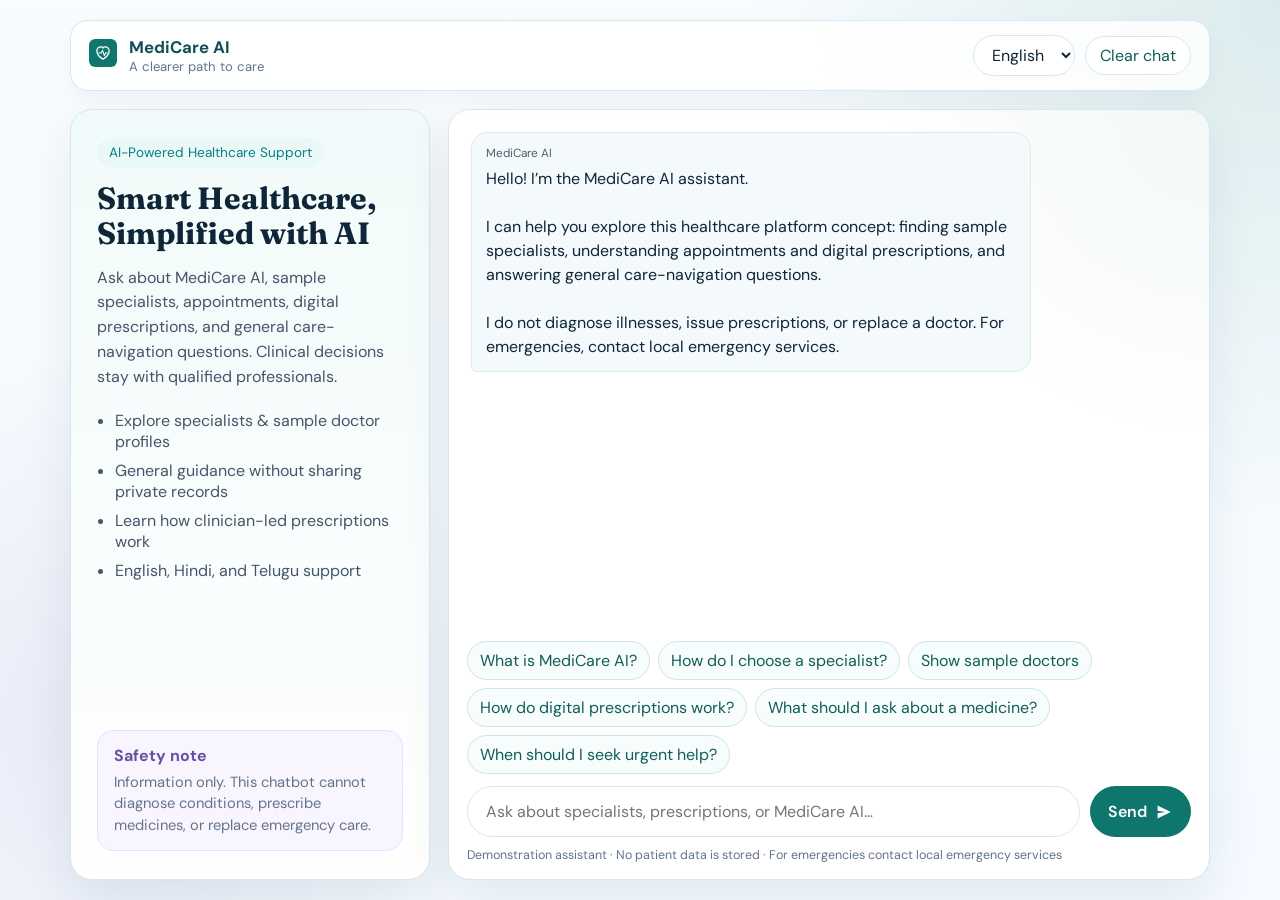
==== index.html @ c1becf0a "Add MediCare AI public healthcare chatbot demo. Knowledge-based assistant from project docs and Canv" ====
<!DOCTYPE html>
<html lang="en">
<head>
  <meta charset="UTF-8" />
  <meta name="viewport" content="width=device-width, initial-scale=1.0" />
  <title>MediCare AI · Healthcare Chatbot</title>
  <meta name="description" content="MediCare AI assistant for general healthcare guidance, specialist discovery, and platform information. Informational only — not a medical diagnosis." />
  <meta name="robots" content="index,follow" />
  <link rel="preconnect" href="https://fonts.googleapis.com" />
  <link rel="preconnect" href="https://fonts.gstatic.com" crossorigin />
  <link href="https://fonts.googleapis.com/css2?family=DM+Sans:wght@400;500;600;700&family=Fraunces:opsz,wght@9..144,600;9..144,700&display=swap" rel="stylesheet" />
  <link rel="stylesheet" href="styles.css" />
  <link rel="icon" href="data:image/svg+xml,%3Csvg xmlns='http://www.w3.org/2000/svg' viewBox='0 0 64 64'%3E%3Crect width='64' height='64' rx='14' fill='%230f766e'/%3E%3Cpath d='M32 46s-14-8.6-14-18.2C18 22 22.2 18 27 18c2.8 0 4.4 1.4 5 2.4.6-1 2.2-2.4 5-2.4 4.8 0 9 4 9 9.8C46 37.4 32 46 32 46z' fill='none' stroke='%23fff' stroke-width='3'/%3E%3Cpath d='M22 32h6l3-6 4 12 3-6h4' fill='none' stroke='%23fff' stroke-width='2.5' stroke-linecap='round' stroke-linejoin='round'/%3E%3C/svg%3E" />
</head>
<body>
  <div class="app">
    <header class="topbar">
      <div class="brand">
        <div class="logo" aria-hidden="true">
          <svg viewBox="0 0 64 64" width="28" height="28">
            <rect width="64" height="64" rx="14" fill="#0f766e"/>
            <path d="M32 46s-14-8.6-14-18.2C18 22 22.2 18 27 18c2.8 0 4.4 1.4 5 2.4.6-1 2.2-2.4 5-2.4 4.8 0 9 4 9 9.8C46 37.4 32 46 32 46z" fill="none" stroke="#fff" stroke-width="3"/>
            <path d="M22 32h6l3-6 4 12 3-6h4" fill="none" stroke="#fff" stroke-width="2.5" stroke-linecap="round" stroke-linejoin="round"/>
          </svg>
        </div>
        <div>
          <strong>MediCare AI</strong>
          <span data-i18n="tagline">A clearer path to care</span>
        </div>
      </div>
      <div class="top-actions">
        <label class="lang-wrap">
          <span class="sr-only" data-i18n="language">Language</span>
          <select id="language" aria-label="Language">
            <option value="en">English</option>
            <option value="hi">हिन्दी</option>
            <option value="te">తెలుగు</option>
          </select>
        </label>
        <button id="clearChat" class="ghost-btn" type="button" data-i18n="clear">Clear chat</button>
      </div>
    </header>

    <main class="chat-shell">
      <aside class="info-panel">
        <p class="eyebrow" data-i18n="eyebrow">AI-Powered Healthcare Support</p>
        <h1 data-i18n="heroTitle">Smart Healthcare, Simplified with AI</h1>
        <p class="lede" data-i18n="heroDesc">Ask about MediCare AI, sample specialists, appointments, digital prescriptions, and general care-navigation questions. Clinical decisions stay with qualified professionals.</p>
        <ul class="feature-list">
          <li data-i18n="f1">Explore specialists &amp; sample doctor profiles</li>
          <li data-i18n="f2">General guidance without sharing private records</li>
          <li data-i18n="f3">Learn how clinician-led prescriptions work</li>
          <li data-i18n="f4">English, Hindi, and Telugu support</li>
        </ul>
        <div class="safety-card">
          <strong data-i18n="safetyTitle">Safety note</strong>
          <p data-i18n="safetyBody">Information only. This chatbot cannot diagnose conditions, prescribe medicines, or replace emergency care.</p>
        </div>
      </aside>

      <section class="chat-panel" aria-label="MediCare AI chatbot">
        <div id="messages" class="messages" role="log" aria-live="polite"></div>
        <div class="suggestions" id="suggestions"></div>
        <form id="chatForm" class="composer" autocomplete="off">
          <input
            id="userInput"
            type="text"
            maxlength="500"
            required
            data-i18n-placeholder="placeholder"
            placeholder="Ask about specialists, prescriptions, or MediCare AI…"
          />
          <button type="submit" id="sendBtn" aria-label="Send">
            <span data-i18n="send">Send</span>
            <svg viewBox="0 0 24 24" width="18" height="18" aria-hidden="true"><path fill="currentColor" d="M3.4 20.6 21 12 3.4 3.4l.1 6.9L14 12 3.5 13.7z"/></svg>
          </button>
        </form>
        <p class="footnote" data-i18n="footnote">Demonstration assistant · No patient data is stored · For emergencies contact local emergency services</p>
      </section>
    </main>
  </div>
  <script src="app.js"></script>
</body>
</html>
---- styles.css ----
:root {
  --bg: #f4faff;
  --panel: #ffffff;
  --ink: #0f2538;
  --muted: #475569;
  --soft: #64748b;
  --teal: #0f766e;
  --teal-dark: #115e59;
  --teal-soft: #eaf8f8;
  --line: #d7e6ef;
  --purple: #6552a2;
  --shadow: 0 18px 50px rgba(15, 37, 56, 0.08);
  --radius: 22px;
}

* { box-sizing: border-box; }
html, body { height: 100%; }
body {
  margin: 0;
  font-family: "DM Sans", system-ui, sans-serif;
  color: var(--ink);
  background:
    radial-gradient(circle at top right, rgba(15, 118, 110, 0.12), transparent 34%),
    radial-gradient(circle at 10% 80%, rgba(101, 82, 162, 0.10), transparent 28%),
    linear-gradient(180deg, #f8fcff 0%, var(--bg) 100%);
}

.sr-only {
  position: absolute;
  width: 1px;
  height: 1px;
  padding: 0;
  margin: -1px;
  overflow: hidden;
  clip: rect(0, 0, 0, 0);
  border: 0;
}

.app {
  min-height: 100%;
  max-width: 1180px;
  margin: 0 auto;
  padding: 20px;
  display: flex;
  flex-direction: column;
  gap: 18px;
}

.topbar {
  display: flex;
  justify-content: space-between;
  align-items: center;
  gap: 16px;
  background: rgba(255, 255, 255, 0.86);
  border: 1px solid rgba(215, 230, 239, 0.9);
  backdrop-filter: blur(10px);
  border-radius: 18px;
  padding: 14px 18px;
  box-shadow: 0 8px 24px rgba(15, 37, 56, 0.04);
}

.brand {
  display: flex;
  align-items: center;
  gap: 12px;
}

.brand strong {
  display: block;
  font-size: 1.05rem;
  color: #134e58;
}

.brand span {
  display: block;
  font-size: 0.82rem;
  color: var(--soft);
}

.top-actions {
  display: flex;
  align-items: center;
  gap: 10px;
}

select, .ghost-btn, .composer button, .chip {
  font: inherit;
}

select {
  border: 1px solid var(--line);
  background: #fff;
  color: var(--ink);
  border-radius: 999px;
  padding: 8px 14px;
}

.ghost-btn {
  border: 1px solid var(--line);
  background: #fff;
  color: var(--teal-dark);
  border-radius: 999px;
  padding: 8px 14px;
  cursor: pointer;
}

.ghost-btn:hover { background: var(--teal-soft); }

.chat-shell {
  flex: 1;
  display: grid;
  grid-template-columns: 360px 1fr;
  gap: 18px;
  min-height: 0;
}

.info-panel,
.chat-panel {
  background: var(--panel);
  border: 1px solid var(--line);
  border-radius: var(--radius);
  box-shadow: var(--shadow);
}

.info-panel {
  padding: 28px 26px;
  display: flex;
  flex-direction: column;
  gap: 14px;
  background:
    linear-gradient(180deg, rgba(234, 248, 248, 0.65), rgba(255, 255, 255, 0.95)),
    #fff;
}

.eyebrow {
  margin: 0;
  display: inline-flex;
  align-self: flex-start;
  background: var(--teal-soft);
  color: #087f83;
  border-radius: 999px;
  padding: 6px 12px;
  font-size: 0.85rem;
}

h1 {
  margin: 0;
  font-family: "Fraunces", Georgia, serif;
  font-size: clamp(1.7rem, 2.4vw, 2.2rem);
  line-height: 1.15;
  color: #0f2538;
}

.lede {
  margin: 0;
  color: var(--muted);
  line-height: 1.55;
}

.feature-list {
  margin: 6px 0 0;
  padding-left: 18px;
  color: var(--muted);
  display: grid;
  gap: 8px;
}

.safety-card {
  margin-top: auto;
  background: #f8f5ff;
  border: 1px solid #e8e0ff;
  border-radius: 16px;
  padding: 14px 16px;
}

.safety-card strong {
  display: block;
  color: var(--purple);
  margin-bottom: 6px;
}

.safety-card p {
  margin: 0;
  color: var(--soft);
  font-size: 0.92rem;
  line-height: 1.45;
}

.chat-panel {
  display: flex;
  flex-direction: column;
  min-height: 70vh;
  overflow: hidden;
}

.messages {
  flex: 1;
  overflow-y: auto;
  padding: 22px;
  display: flex;
  flex-direction: column;
  gap: 14px;
  background:
    radial-gradient(circle at top right, rgba(15, 118, 110, 0.05), transparent 36%),
    #fff;
}

.msg {
  max-width: min(92%, 560px);
  padding: 12px 14px;
  border-radius: 16px;
  line-height: 1.5;
  white-space: pre-wrap;
  word-break: break-word;
}

.msg.bot {
  align-self: flex-start;
  background: #f4fafb;
  border: 1px solid #d9ecee;
  color: var(--ink);
  border-bottom-left-radius: 6px;
}

.msg.user {
  align-self: flex-end;
  background: var(--teal);
  color: #fff;
  border-bottom-right-radius: 6px;
}

.msg .meta {
  display: block;
  font-size: 0.74rem;
  opacity: 0.72;
  margin-bottom: 4px;
}

.suggestions {
  display: flex;
  flex-wrap: wrap;
  gap: 8px;
  padding: 0 18px 12px;
}

.chip {
  border: 1px solid #cfe5e4;
  background: #f7fcfc;
  color: var(--teal-dark);
  border-radius: 999px;
  padding: 8px 12px;
  cursor: pointer;
  transition: 0.15s ease;
}

.chip:hover {
  background: var(--teal);
  color: #fff;
  border-color: var(--teal);
}

.composer {
  display: flex;
  gap: 10px;
  padding: 0 18px 10px;
}

.composer input {
  flex: 1;
  border: 1px solid var(--line);
  border-radius: 999px;
  padding: 14px 18px;
  font: inherit;
  outline: none;
  background: #fff;
}

.composer input:focus {
  border-color: #7bc4bf;
  box-shadow: 0 0 0 4px rgba(15, 118, 110, 0.12);
}

.composer button {
  border: 0;
  background: var(--teal);
  color: #fff;
  border-radius: 999px;
  padding: 0 18px;
  display: inline-flex;
  align-items: center;
  gap: 8px;
  cursor: pointer;
  font-weight: 600;
}

.composer button:hover { background: var(--teal-dark); }

.footnote {
  margin: 0;
  padding: 0 18px 16px;
  color: var(--soft);
  font-size: 0.78rem;
}

.typing {
  display: inline-flex;
  gap: 5px;
  align-items: center;
}

.typing i {
  width: 6px;
  height: 6px;
  border-radius: 50%;
  background: #7aa8a4;
  animation: blink 1.2s infinite ease-in-out;
}

.typing i:nth-child(2) { animation-delay: 0.15s; }
.typing i:nth-child(3) { animation-delay: 0.3s; }

@keyframes blink {
  0%, 80%, 100% { opacity: 0.3; transform: translateY(0); }
  40% { opacity: 1; transform: translateY(-2px); }
}

@media (max-width: 900px) {
  .chat-shell { grid-template-columns: 1fr; }
  .info-panel { order: 2; }
  .chat-panel { min-height: 68vh; order: 1; }
}

@media (max-width: 640px) {
  .app { padding: 12px; }
  .topbar { flex-direction: column; align-items: stretch; }
  .top-actions { justify-content: space-between; }
  .composer button span { display: none; }
}
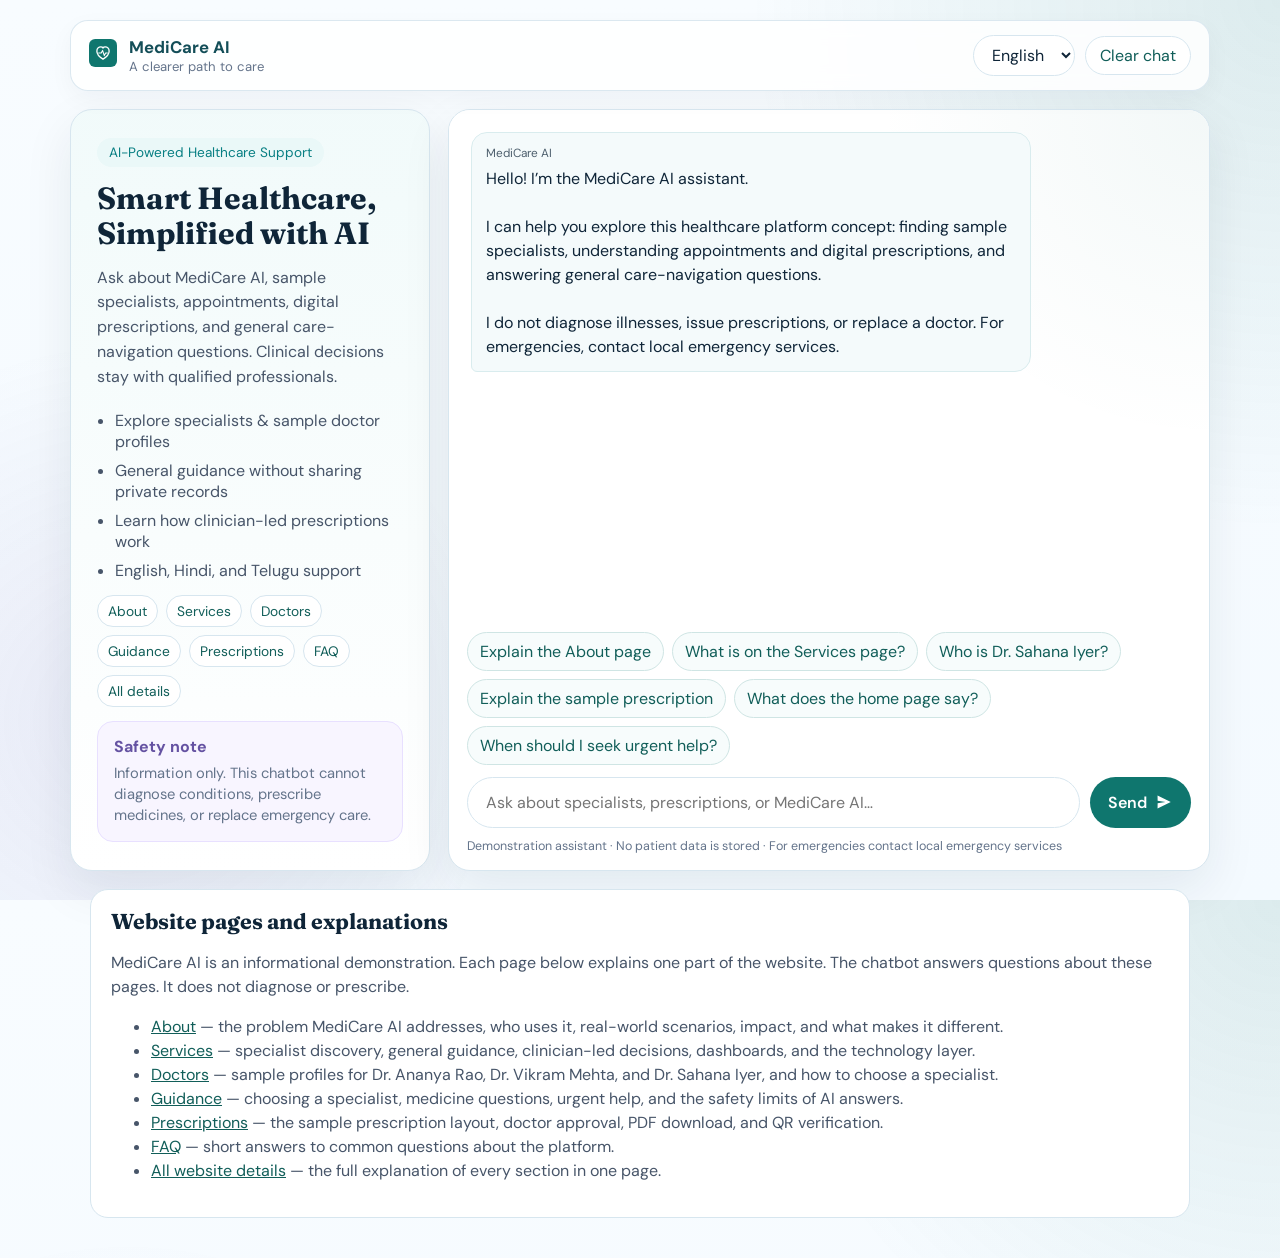
==== commit deecafa8: "Publish crawlable MediCare pages so the chatbot can explain every section. Adds About, Services, Doc" ====
--- a/index.html
+++ b/index.html
@@ -52,6 +52,15 @@
           <li data-i18n="f3">Learn how clinician-led prescriptions work</li>
           <li data-i18n="f4">English, Hindi, and Telugu support</li>
         </ul>
+        <nav class="page-links" aria-label="Website pages">
+          <a href="about.html">About</a>
+          <a href="services.html">Services</a>
+          <a href="doctors.html">Doctors</a>
+          <a href="guidance.html">Guidance</a>
+          <a href="prescriptions.html">Prescriptions</a>
+          <a href="faq.html">FAQ</a>
+          <a href="website-details.html">All details</a>
+        </nav>
         <div class="safety-card">
           <strong data-i18n="safetyTitle">Safety note</strong>
           <p data-i18n="safetyBody">Information only. This chatbot cannot diagnose conditions, prescribe medicines, or replace emergency care.</p>
@@ -78,7 +87,22 @@
         <p class="footnote" data-i18n="footnote">Demonstration assistant · No patient data is stored · For emergencies contact local emergency services</p>
       </section>
     </main>
+
+    <section class="crawl-map">
+      <h2>Website pages and explanations</h2>
+      <p>MediCare AI is an informational demonstration. Each page below explains one part of the website. The chatbot answers questions about these pages. It does not diagnose or prescribe.</p>
+      <ul>
+        <li><a href="about.html">About</a> — the problem MediCare AI addresses, who uses it, real-world scenarios, impact, and what makes it different.</li>
+        <li><a href="services.html">Services</a> — specialist discovery, general guidance, clinician-led decisions, dashboards, and the technology layer.</li>
+        <li><a href="doctors.html">Doctors</a> — sample profiles for Dr. Ananya Rao, Dr. Vikram Mehta, and Dr. Sahana Iyer, and how to choose a specialist.</li>
+        <li><a href="guidance.html">Guidance</a> — choosing a specialist, medicine questions, urgent help, and the safety limits of AI answers.</li>
+        <li><a href="prescriptions.html">Prescriptions</a> — the sample prescription layout, doctor approval, PDF download, and QR verification.</li>
+        <li><a href="faq.html">FAQ</a> — short answers to common questions about the platform.</li>
+        <li><a href="website-details.html">All website details</a> — the full explanation of every section in one page.</li>
+      </ul>
+    </section>
   </div>
+  <script src="site-content.js"></script>
   <script src="app.js"></script>
 </body>
 </html>
--- a/styles.css
+++ b/styles.css
@@ -336,3 +336,82 @@
   .top-actions { justify-content: space-between; }
   .composer button span { display: none; }
 }
+
+.page-links {
+  display: flex;
+  flex-wrap: wrap;
+  gap: 8px;
+}
+
+.page-links a {
+  text-decoration: none;
+  color: var(--teal-dark);
+  background: #fff;
+  border: 1px solid var(--line);
+  border-radius: 999px;
+  padding: 6px 10px;
+  font-size: 0.86rem;
+}
+
+.page-links a:hover { background: var(--teal-soft); }
+
+.crawl-map {
+  margin: 0 20px 20px;
+  background: #fff;
+  border: 1px solid var(--line);
+  border-radius: 18px;
+  padding: 18px 20px;
+}
+
+.crawl-map h2 {
+  margin: 0 0 8px;
+  font-family: Fraunces, Georgia, serif;
+  font-size: 1.35rem;
+}
+
+.crawl-map p, .crawl-map li { color: var(--muted); line-height: 1.5; }
+.crawl-map a { color: var(--teal-dark); }
+
+.site { max-width: 860px; margin: 0 auto; padding: 20px; }
+.site-header {
+  display: flex;
+  justify-content: space-between;
+  gap: 16px;
+  align-items: center;
+  background: #fff;
+  border: 1px solid var(--line);
+  border-radius: 18px;
+  padding: 14px 16px;
+  margin-bottom: 18px;
+}
+.site-header .brand { text-decoration: none; color: #134e58; }
+.site-nav { display: flex; flex-wrap: wrap; gap: 8px 12px; }
+.site-nav a { color: var(--teal-dark); text-decoration: none; font-size: 0.92rem; }
+.site-nav a[aria-current="page"] { font-weight: 700; }
+.article {
+  background: #fff;
+  border: 1px solid var(--line);
+  border-radius: 22px;
+  padding: 28px 26px 32px;
+  box-shadow: var(--shadow);
+}
+.article h1 { margin-bottom: 8px; }
+.article h2 { font-family: Fraunces, Georgia, serif; font-size: 1.35rem; margin: 1.4rem 0 0.4rem; }
+.article p, .article li { color: var(--muted); line-height: 1.6; }
+.article a { color: var(--teal-dark); }
+.note {
+  background: #f8f5ff;
+  border: 1px solid #e8e0ff;
+  border-radius: 14px;
+  padding: 12px 14px;
+  color: var(--soft);
+}
+.site-footer { color: var(--soft); font-size: 0.85rem; margin-top: 16px; }
+.doc-card {
+  border: 1px solid var(--line);
+  border-radius: 16px;
+  padding: 16px;
+  background: #f8fcff;
+}
+.doc-card dt { font-weight: 700; color: var(--ink); margin-top: 8px; }
+.doc-card dd { margin: 2px 0 0; color: var(--muted); }
